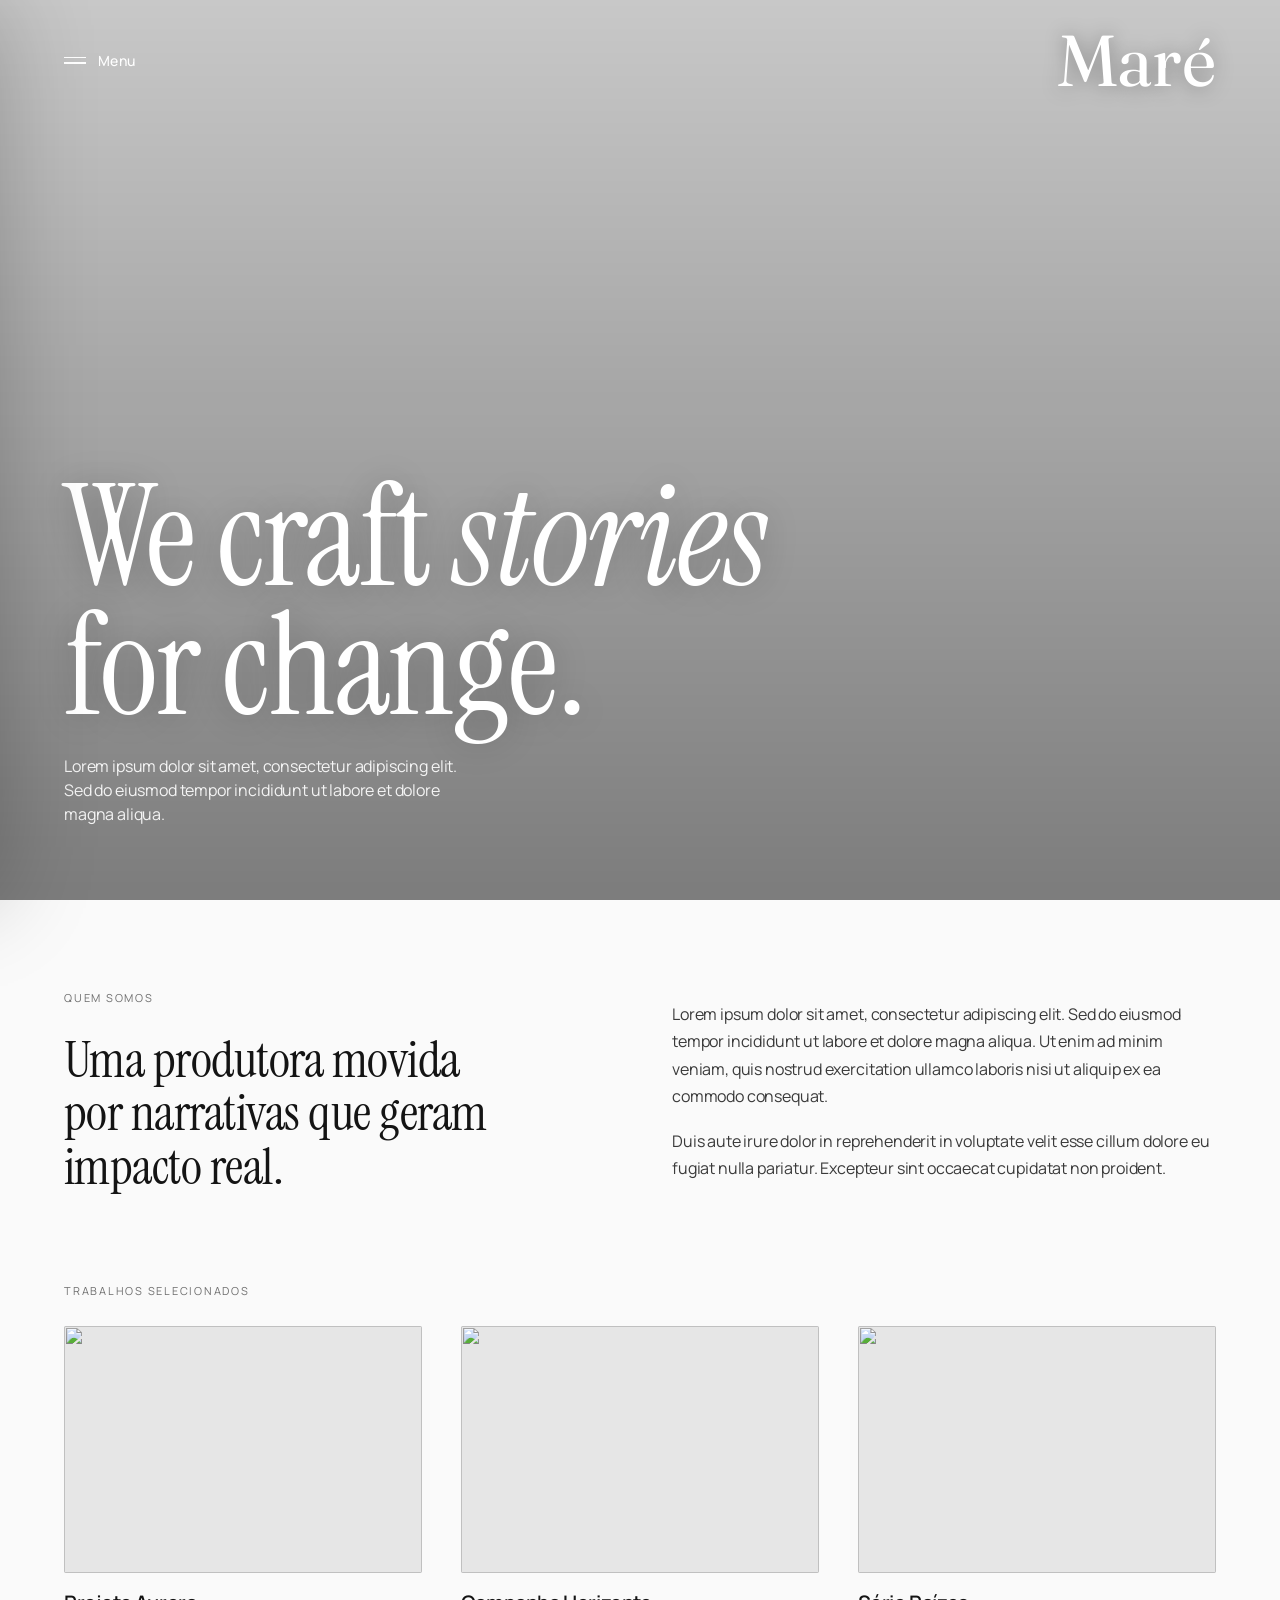
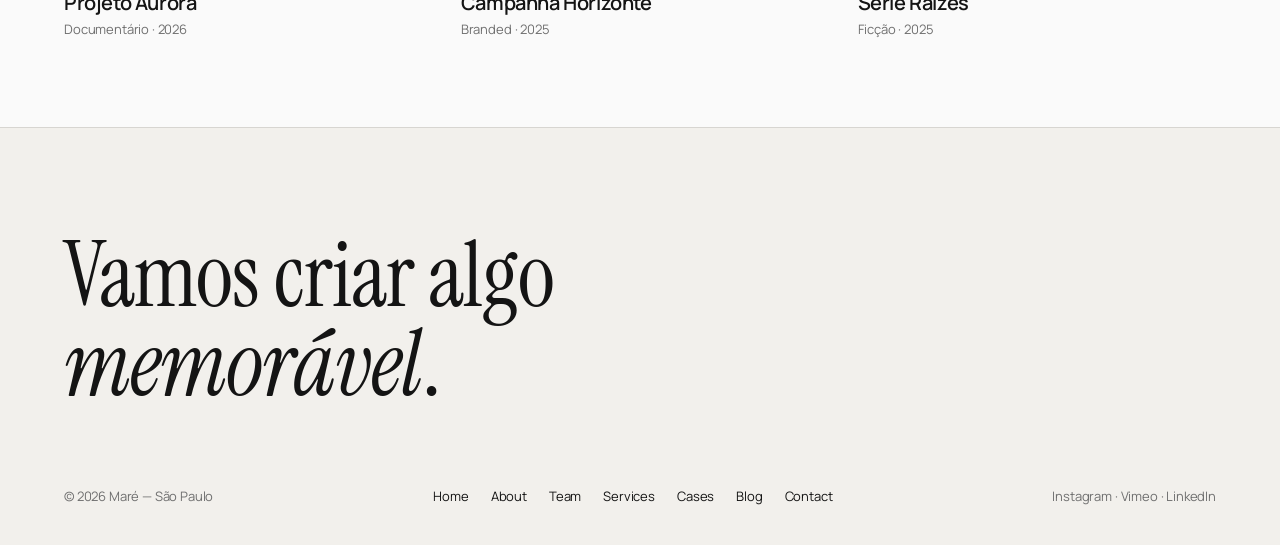
==== index.html @ 306b6367 "Add files via upload" ====
<!DOCTYPE html>
<html lang="pt-BR">
<head>
<meta charset="UTF-8">
<meta name="viewport" content="width=device-width, initial-scale=1.0">
<title>Maré — We Craft Stories for Change</title>
<link rel="preconnect" href="https://fonts.googleapis.com">
<link rel="preconnect" href="https://fonts.gstatic.com" crossorigin>
<link href="https://fonts.googleapis.com/css2?family=Fraunces:opsz,wght@9..144,400..700&family=Instrument+Serif:ital@0;1&family=Manrope:wght@400;500;600&display=swap" rel="stylesheet">
<link rel="stylesheet" href="assets/style.css">
<script defer src="assets/menu.js"></script>
</head>
<body>
  <section class="hero" id="hero">
    <div class="hero__bg" id="heroBg"></div>
    <div class="hero__inner">
      <h1>We craft <em>stories</em><br>for change.</h1>
      <p>Lorem ipsum dolor sit amet, consectetur adipiscing elit. Sed do eiusmod tempor incididunt ut labore et dolore magna aliqua.</p>
    </div>
  </section>

  <main>
    <section class="section">
      <div class="two-col">
        <div>
          <div class="eyebrow">Quem somos</div>
          <h2 class="big">Uma produtora movida por narrativas que geram impacto real.</h2>
        </div>
        <div>
          <p class="muted-text">Lorem ipsum dolor sit amet, consectetur adipiscing elit. Sed do eiusmod tempor incididunt ut labore et dolore magna aliqua. Ut enim ad minim veniam, quis nostrud exercitation ullamco laboris nisi ut aliquip ex ea commodo consequat.</p>
          <p class="muted-text">Duis aute irure dolor in reprehenderit in voluptate velit esse cillum dolore eu fugiat nulla pariatur. Excepteur sint occaecat cupidatat non proident.</p>
        </div>
      </div>
    </section>

    <section class="section">
      <div class="eyebrow">Trabalhos selecionados</div>
      <div class="grid grid-3">
        <a class="card case" href="cases.html"><div class="card__img"><img src="https://picsum.photos/seed/home-a/800/600" alt=""></div><div class="card__title">Projeto Aurora</div><div class="card__meta">Documentário · 2026</div></a>
        <a class="card case" href="cases.html"><div class="card__img"><img src="https://picsum.photos/seed/home-b/800/600" alt=""></div><div class="card__title">Campanha Horizonte</div><div class="card__meta">Branded · 2025</div></a>
        <a class="card case" href="cases.html"><div class="card__img"><img src="https://picsum.photos/seed/home-c/800/600" alt=""></div><div class="card__title">Série Raízes</div><div class="card__meta">Ficção · 2025</div></a>
      </div>
    </section>
  </main>
</body>
</html>
---- assets/style.css ----
/* =========================================================
   PRODUTORA — template compartilhado
   ========================================================= */
:root{
  --bg:#fafafa;
  --ink:#141414;
  --muted:#bdbdbd;
  --soft:#6f6f6f;
  --panel:#e9e7e3;
  --line:rgba(20,20,20,.12);
  --ease:cubic-bezier(.76,0,.24,1);
  --display:'Instrument Serif',Georgia,serif;
  --brand-font:'Fraunces','Instrument Serif',Georgia,serif;
  --sans:'Manrope',-apple-system,'Segoe UI',system-ui,sans-serif;
  --pad:clamp(24px,5vw,80px);
}
*{margin:0;padding:0;box-sizing:border-box}
html{scroll-behavior:smooth}
html,body{min-height:100%}
body{
  font-family:var(--sans);
  background:var(--bg);
  color:var(--ink);
  -webkit-font-smoothing:antialiased;
  letter-spacing:-.01em;
  overflow-x:hidden;
}
img{display:block;max-width:100%}
a{color:inherit}

/* ---------- HEADER / TRIGGER ---------- */
.top{
  position:fixed;inset:0 0 auto 0;z-index:20;
  display:flex;align-items:center;justify-content:space-between;
  padding:24px var(--pad);color:var(--ink);
  transition:color .4s var(--ease);
}
.top--over{color:#fff;text-shadow:0 1px 20px rgba(0,0,0,.35)}
.menu-btn{
  display:flex;align-items:center;gap:12px;
  background:none;border:0;color:inherit;cursor:pointer;
  font-family:var(--sans);font-size:14px;font-weight:500;letter-spacing:.02em;
}
.menu-btn .bars{display:inline-flex;flex-direction:column;gap:4px}
.menu-btn .bars span{width:22px;height:1.5px;background:currentColor;transition:.4s var(--ease)}
.menu-btn:hover .bars span:first-child{transform:translateX(4px)}
.brand{font-family:var(--brand-font);font-size:72px;line-height:1;text-decoration:none}

/* ---------- BACKDROP ---------- */
.menu-backdrop{
  position:fixed;inset:0;z-index:29;
  background:rgba(10,10,10,.45);
  opacity:0;visibility:hidden;
  transition:opacity .6s var(--ease),visibility .6s var(--ease);
}
.menu-backdrop.open{opacity:1;visibility:visible}

/* ---------- PAINEL DO MENU (60% da tela) ---------- */
.menu{
  position:fixed;top:0;left:0;height:100%;
  width:60vw;z-index:30;
  background:var(--bg);
  display:grid;grid-template-columns:1fr 1fr;
  transform:translateX(-100%);
  transition:transform .85s var(--ease);
  box-shadow:0 0 90px rgba(0,0,0,.22);
}
.menu.open{transform:translateX(0)}

.menu__nav{
  position:relative;display:flex;flex-direction:column;justify-content:center;
  padding:80px 52px;
}
.nav-list{list-style:none;display:flex;flex-direction:column;gap:2px}
.nav-item{overflow:hidden}
.nav-link{
  --i:0;
  display:flex;align-items:center;gap:16px;
  text-decoration:none;color:var(--muted);
  font-size:clamp(28px,2.9vw,46px);font-weight:500;line-height:1.16;
  letter-spacing:-.03em;
  transition:color .5s var(--ease);
  transform:translateY(110%);opacity:0;
}
.menu.open .nav-link{
  transform:translateY(0);opacity:1;
  transition:transform .9s var(--ease) calc(.25s + var(--i)*.06s),
             opacity  .9s var(--ease) calc(.25s + var(--i)*.06s),
             color .5s var(--ease);
}
.nav-link:hover,.nav-link.is-active{color:var(--ink)}
.nav-link .arrow{
  display:inline-block;width:0;overflow:hidden;
  opacity:0;transform:translateX(-14px);
  transition:.5s var(--ease);font-weight:400;
}
.nav-link:hover .arrow,.nav-link.is-active .arrow{width:.9em;opacity:1;transform:translateX(0)}

.roll{position:relative;display:inline-block;overflow:hidden;vertical-align:top}
.roll span{display:block;transition:transform .55s var(--ease)}
.roll span+span{position:absolute;top:100%;left:0}
.nav-link:hover .roll span{transform:translateY(-100%)}

.menu__foot{
  position:absolute;left:52px;right:52px;bottom:40px;
  display:flex;justify-content:space-between;align-items:flex-end;
  font-size:13px;color:var(--soft);letter-spacing:.02em;gap:20px;
}
.menu__foot .label{font-size:11px;text-transform:uppercase;letter-spacing:.14em;color:#aaa;margin-bottom:8px}
.menu__foot a{color:var(--ink);text-decoration:none}
.menu__foot a:hover{text-decoration:underline}
.socials{display:flex;gap:18px}

.menu__image{position:relative;overflow:hidden;background:#ddd}
.menu__image img{width:100%;height:100%;object-fit:cover}
.media-cap{
  position:absolute;left:22px;bottom:22px;color:#fff;
  font-size:12px;letter-spacing:.14em;text-transform:uppercase;
  text-shadow:0 1px 14px rgba(0,0,0,.5);
}

.close-btn{
  position:absolute;top:24px;right:24px;z-index:5;
  display:flex;align-items:center;gap:10px;
  background:none;border:0;cursor:pointer;color:#fff;
  font-family:var(--sans);font-size:13px;font-weight:500;letter-spacing:.02em;
  text-shadow:0 1px 14px rgba(0,0,0,.5);
}
.close-btn .x{position:relative;width:16px;height:16px}
.close-btn .x::before,.close-btn .x::after{
  content:"";position:absolute;top:50%;left:0;width:100%;height:1.5px;background:currentColor;
  transition:.4s var(--ease);
}
.close-btn .x::before{transform:rotate(45deg)}
.close-btn .x::after{transform:rotate(-45deg)}
.close-btn:hover .x::before{transform:rotate(135deg)}
.close-btn:hover .x::after{transform:rotate(45deg)}

body.menu-open{overflow:hidden}

/* ---------- HERO (home) ---------- */
.hero{
  position:relative;min-height:100vh;
  display:flex;flex-direction:column;justify-content:flex-end;
  padding:var(--pad);color:#fff;overflow:hidden;
}
.hero__bg{
  position:absolute;inset:-6%;z-index:0;
  background:url('https://picsum.photos/seed/produtora9/1920/1200') center/cover no-repeat;
  transform:scale(1.06);
  transition:transform .6s cubic-bezier(.22,1,.36,1);
  will-change:transform;
}
.hero::after{content:"";position:absolute;inset:0;z-index:1;background:linear-gradient(180deg,rgba(0,0,0,.2),rgba(0,0,0,.5))}
.hero__inner{position:relative;z-index:2;padding-bottom:10px}
.hero h1{
  font-family:var(--display);font-weight:400;
  font-size:clamp(52px,11vw,168px);line-height:.92;letter-spacing:-.01em;
  max-width:16ch;text-shadow:0 2px 40px rgba(0,0,0,.3);
}
.hero h1 em{font-style:italic}
.hero p{margin-top:22px;max-width:42ch;opacity:.9;font-size:16px;line-height:1.5}

/* ---------- ESTRUTURA DE PÁGINA INTERNA ---------- */
main{display:block}
.section{padding:clamp(48px,7vw,110px) var(--pad)}
.section + .section{padding-top:0}

.page-head{
  padding:clamp(120px,16vh,220px) var(--pad) clamp(40px,6vw,80px);
  border-bottom:1px solid var(--line);
}
.kicker{font-size:11px;letter-spacing:.16em;text-transform:uppercase;color:var(--soft);margin-bottom:20px;display:block}
.page-head h1{
  font-family:var(--display);font-weight:400;letter-spacing:-.01em;
  font-size:clamp(44px,8vw,120px);line-height:.95;max-width:16ch;
}
.page-head .lead{margin-top:26px;max-width:52ch;font-size:clamp(16px,1.5vw,20px);line-height:1.6;color:#3a3a3a}

.eyebrow{font-size:11px;letter-spacing:.16em;text-transform:uppercase;color:var(--soft);margin-bottom:28px}
h2.big{font-family:var(--display);font-weight:400;font-size:clamp(30px,4vw,60px);line-height:1.05;letter-spacing:-.01em;max-width:20ch}
.muted-text{color:#3a3a3a;line-height:1.7;font-size:16px;max-width:62ch}
.muted-text + .muted-text{margin-top:18px}

/* grids */
.grid{display:grid;gap:clamp(20px,3vw,44px)}
.grid-2{grid-template-columns:repeat(2,1fr)}
.grid-3{grid-template-columns:repeat(3,1fr)}
.grid-4{grid-template-columns:repeat(4,1fr)}
.two-col{display:grid;grid-template-columns:1fr 1fr;gap:clamp(30px,5vw,80px);align-items:center}

/* card genérico */
.card__img{position:relative;overflow:hidden;background:#e6e6e6;aspect-ratio:4/5;border-radius:2px}
.card__img img{width:100%;height:100%;object-fit:cover;transition:transform 1s var(--ease)}
.card:hover .card__img img{transform:scale(1.05)}
.card__title{margin-top:16px;font-size:20px;font-weight:600;letter-spacing:-.02em}
.card__meta{margin-top:4px;font-size:13px;color:var(--soft)}
.card__text{margin-top:10px;font-size:14px;line-height:1.6;color:#3a3a3a}
.card{text-decoration:none;color:inherit}

/* cases: proporção landscape */
.case .card__img{aspect-ratio:16/11}

/* lista de serviços */
.svc-list{list-style:none;border-top:1px solid var(--line)}
.svc{
  display:grid;grid-template-columns:80px 1fr 1.2fr;gap:24px;align-items:start;
  padding:clamp(26px,3.5vw,48px) 0;border-bottom:1px solid var(--line);
  transition:padding-left .4s var(--ease);
}
.svc:hover{padding-left:14px}
.svc__num{font-family:var(--display);font-size:22px;color:var(--soft)}
.svc__name{font-family:var(--display);font-size:clamp(26px,3vw,40px);line-height:1.05}
.svc__desc{color:#3a3a3a;line-height:1.65;font-size:15px}

/* blog list */
.post{display:grid;grid-template-columns:1.1fr 1.4fr;gap:clamp(20px,3vw,48px);align-items:center;padding:clamp(24px,3vw,44px) 0;border-bottom:1px solid var(--line);text-decoration:none;color:inherit}
.post:first-child{border-top:1px solid var(--line)}
.post__img{overflow:hidden;aspect-ratio:16/10;border-radius:2px;background:#e6e6e6}
.post__img img{width:100%;height:100%;object-fit:cover;transition:transform 1s var(--ease)}
.post:hover .post__img img{transform:scale(1.05)}
.post__date{font-size:12px;letter-spacing:.1em;text-transform:uppercase;color:var(--soft)}
.post__title{font-family:var(--display);font-size:clamp(26px,3vw,42px);line-height:1.08;margin:12px 0}
.post__excerpt{color:#3a3a3a;line-height:1.6;font-size:15px;max-width:52ch}

/* contato */
.contact-grid{display:grid;grid-template-columns:1fr 1fr;gap:clamp(30px,5vw,80px)}
.contact-block .label{font-size:11px;letter-spacing:.14em;text-transform:uppercase;color:var(--soft);margin-bottom:10px}
.contact-block a{font-size:clamp(20px,2.2vw,30px);text-decoration:none;font-family:var(--display)}
.contact-block a:hover{text-decoration:underline}
.contact-block + .contact-block{margin-top:36px}
.form{display:flex;flex-direction:column;gap:18px}
.form input,.form textarea{
  font-family:var(--sans);font-size:15px;color:var(--ink);
  background:transparent;border:0;border-bottom:1px solid var(--line);
  padding:14px 0;outline:none;transition:border-color .3s;
}
.form input:focus,.form textarea:focus{border-color:var(--ink)}
.form textarea{resize:vertical;min-height:120px}
.btn{
  align-self:flex-start;margin-top:8px;
  display:inline-flex;align-items:center;gap:10px;
  background:var(--ink);color:#fff;border:0;border-radius:100px;
  padding:15px 30px;font-family:var(--sans);font-size:14px;font-weight:500;cursor:pointer;
  transition:transform .3s var(--ease),opacity .3s;
}
.btn:hover{transform:translateY(-2px);opacity:.9}

/* rodapé do site */
.site-foot{
  padding:clamp(60px,8vw,120px) var(--pad) 40px;
  border-top:1px solid var(--line);background:#f2f0ec;
}
.site-foot__cta{font-family:var(--display);font-size:clamp(40px,7vw,110px);line-height:1;letter-spacing:-.01em}
.site-foot__cta a{text-decoration:none}
.site-foot__cta a:hover{opacity:.6}
.site-foot__row{
  margin-top:clamp(40px,6vw,90px);display:flex;justify-content:space-between;flex-wrap:wrap;gap:24px;
  font-size:13px;color:var(--soft);
}
.site-foot__row nav{display:flex;gap:22px;flex-wrap:wrap}
.site-foot__row a{text-decoration:none;color:var(--ink)}
.site-foot__row a:hover{text-decoration:underline}

/* ---------- RESPONSIVO ---------- */
@media (max-width:900px){
  .menu{width:100vw;grid-template-columns:1fr}
  .menu__image{display:none}
  .menu__nav{padding:110px 32px 32px}
  .menu__foot{left:32px;right:32px}
  .close-btn{color:var(--ink);text-shadow:none}
  .grid-3,.grid-4{grid-template-columns:repeat(2,1fr)}
  .two-col,.contact-grid,.post{grid-template-columns:1fr}
  .svc{grid-template-columns:40px 1fr;gap:14px}
  .svc__desc{grid-column:1 / -1}
}
@media (max-width:560px){
  .grid-2,.grid-3,.grid-4{grid-template-columns:1fr}
}
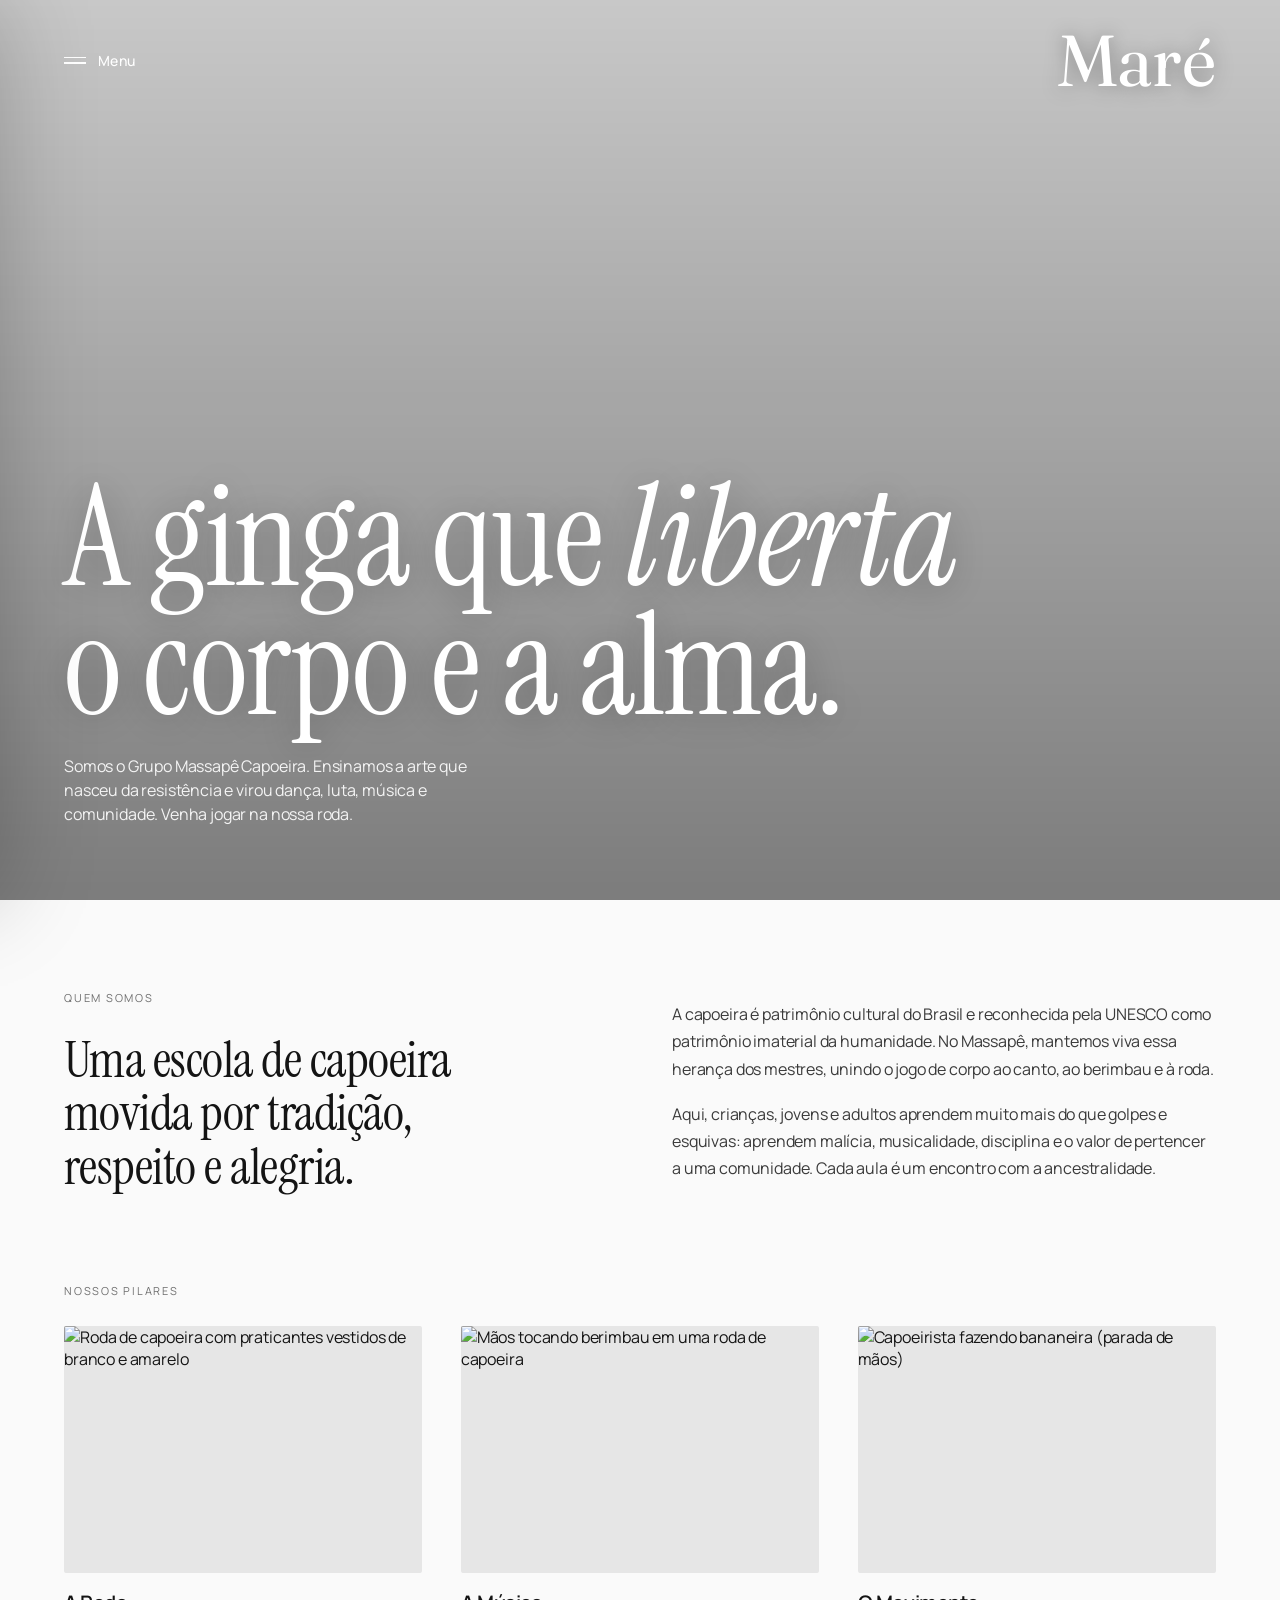
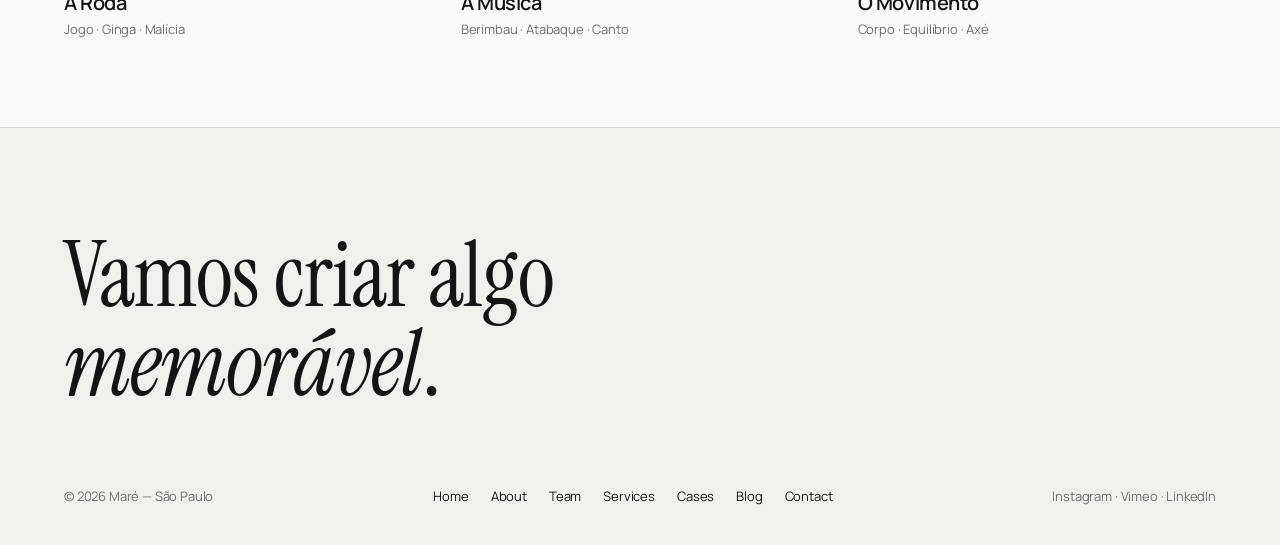
==== commit 196c4dd1: "Add files via upload" ====
--- a/index.html
+++ b/index.html
@@ -1,46 +1,47 @@
-<!DOCTYPE html>
-<html lang="pt-BR">
-<head>
-<meta charset="UTF-8">
-<meta name="viewport" content="width=device-width, initial-scale=1.0">
-<title>Maré — We Craft Stories for Change</title>
-<link rel="preconnect" href="https://fonts.googleapis.com">
-<link rel="preconnect" href="https://fonts.gstatic.com" crossorigin>
-<link href="https://fonts.googleapis.com/css2?family=Fraunces:opsz,wght@9..144,400..700&family=Instrument+Serif:ital@0;1&family=Manrope:wght@400;500;600&display=swap" rel="stylesheet">
-<link rel="stylesheet" href="assets/style.css">
-<script defer src="assets/menu.js"></script>
-</head>
-<body>
-  <section class="hero" id="hero">
-    <div class="hero__bg" id="heroBg"></div>
-    <div class="hero__inner">
-      <h1>We craft <em>stories</em><br>for change.</h1>
-      <p>Lorem ipsum dolor sit amet, consectetur adipiscing elit. Sed do eiusmod tempor incididunt ut labore et dolore magna aliqua.</p>
-    </div>
-  </section>
-
-  <main>
-    <section class="section">
-      <div class="two-col">
-        <div>
-          <div class="eyebrow">Quem somos</div>
-          <h2 class="big">Uma produtora movida por narrativas que geram impacto real.</h2>
-        </div>
-        <div>
-          <p class="muted-text">Lorem ipsum dolor sit amet, consectetur adipiscing elit. Sed do eiusmod tempor incididunt ut labore et dolore magna aliqua. Ut enim ad minim veniam, quis nostrud exercitation ullamco laboris nisi ut aliquip ex ea commodo consequat.</p>
-          <p class="muted-text">Duis aute irure dolor in reprehenderit in voluptate velit esse cillum dolore eu fugiat nulla pariatur. Excepteur sint occaecat cupidatat non proident.</p>
-        </div>
-      </div>
-    </section>
-
-    <section class="section">
-      <div class="eyebrow">Trabalhos selecionados</div>
-      <div class="grid grid-3">
-        <a class="card case" href="cases.html"><div class="card__img"><img src="https://picsum.photos/seed/home-a/800/600" alt=""></div><div class="card__title">Projeto Aurora</div><div class="card__meta">Documentário · 2026</div></a>
-        <a class="card case" href="cases.html"><div class="card__img"><img src="https://picsum.photos/seed/home-b/800/600" alt=""></div><div class="card__title">Campanha Horizonte</div><div class="card__meta">Branded · 2025</div></a>
-        <a class="card case" href="cases.html"><div class="card__img"><img src="https://picsum.photos/seed/home-c/800/600" alt=""></div><div class="card__title">Série Raízes</div><div class="card__meta">Ficção · 2025</div></a>
-      </div>
-    </section>
-  </main>
-</body>
-</html>
+<!DOCTYPE html>
+<html lang="pt-BR">
+<head>
+<meta charset="UTF-8">
+<meta name="viewport" content="width=device-width, initial-scale=1.0">
+<title>Massapê Capoeira — Arte, luta e liberdade</title>
+<meta name="description" content="Grupo Massapê Capoeira: aulas de capoeira para todas as idades. Ginga, música, roda e a cultura brasileira que atravessa gerações.">
+<link rel="preconnect" href="https://fonts.googleapis.com">
+<link rel="preconnect" href="https://fonts.gstatic.com" crossorigin>
+<link href="https://fonts.googleapis.com/css2?family=Fraunces:opsz,wght@9..144,400..700&family=Instrument+Serif:ital@0;1&family=Manrope:wght@400;500;600&display=swap" rel="stylesheet">
+<link rel="stylesheet" href="assets/style.css">
+<script defer src="assets/menu.js"></script>
+</head>
+<body>
+  <section class="hero" id="hero">
+    <div class="hero__bg" id="heroBg"></div>
+    <div class="hero__inner">
+      <h1>A ginga que <em>liberta</em><br>o corpo e a alma.</h1>
+      <p>Somos o Grupo Massapê Capoeira. Ensinamos a arte que nasceu da resistência e virou dança, luta, música e comunidade. Venha jogar na nossa roda.</p>
+    </div>
+  </section>
+
+  <main>
+    <section class="section">
+      <div class="two-col">
+        <div>
+          <div class="eyebrow">Quem somos</div>
+          <h2 class="big">Uma escola de capoeira movida por tradição, respeito e alegria.</h2>
+        </div>
+        <div>
+          <p class="muted-text">A capoeira é patrimônio cultural do Brasil e reconhecida pela UNESCO como patrimônio imaterial da humanidade. No Massapê, mantemos viva essa herança dos mestres, unindo o jogo de corpo ao canto, ao berimbau e à roda.</p>
+          <p class="muted-text">Aqui, crianças, jovens e adultos aprendem muito mais do que golpes e esquivas: aprendem malícia, musicalidade, disciplina e o valor de pertencer a uma comunidade. Cada aula é um encontro com a ancestralidade.</p>
+        </div>
+      </div>
+    </section>
+
+    <section class="section">
+      <div class="eyebrow">Nossos pilares</div>
+      <div class="grid grid-3">
+        <a class="card case" href="services.html"><div class="card__img"><img src="https://images.unsplash.com/photo-1759352856072-985a4ddab82d?w=800&h=600&fit=crop&q=80&auto=format" alt="Roda de capoeira com praticantes vestidos de branco e amarelo"></div><div class="card__title">A Roda</div><div class="card__meta">Jogo &middot; Ginga &middot; Malícia</div></a>
+        <a class="card case" href="services.html"><div class="card__img"><img src="https://images.unsplash.com/photo-1777375430922-1e01edd81762?w=800&h=600&fit=crop&q=80&auto=format" alt="Mãos tocando berimbau em uma roda de capoeira"></div><div class="card__title">A Música</div><div class="card__meta">Berimbau &middot; Atabaque &middot; Canto</div></a>
+        <a class="card case" href="services.html"><div class="card__img"><img src="https://images.unsplash.com/photo-1623759126376-f3f1fb8c7f37?w=800&h=600&fit=crop&q=80&auto=format" alt="Capoeirista fazendo bananeira (parada de mãos)"></div><div class="card__title">O Movimento</div><div class="card__meta">Corpo &middot; Equilíbrio &middot; Axé</div></a>
+      </div>
+    </section>
+  </main>
+</body>
+</html>
